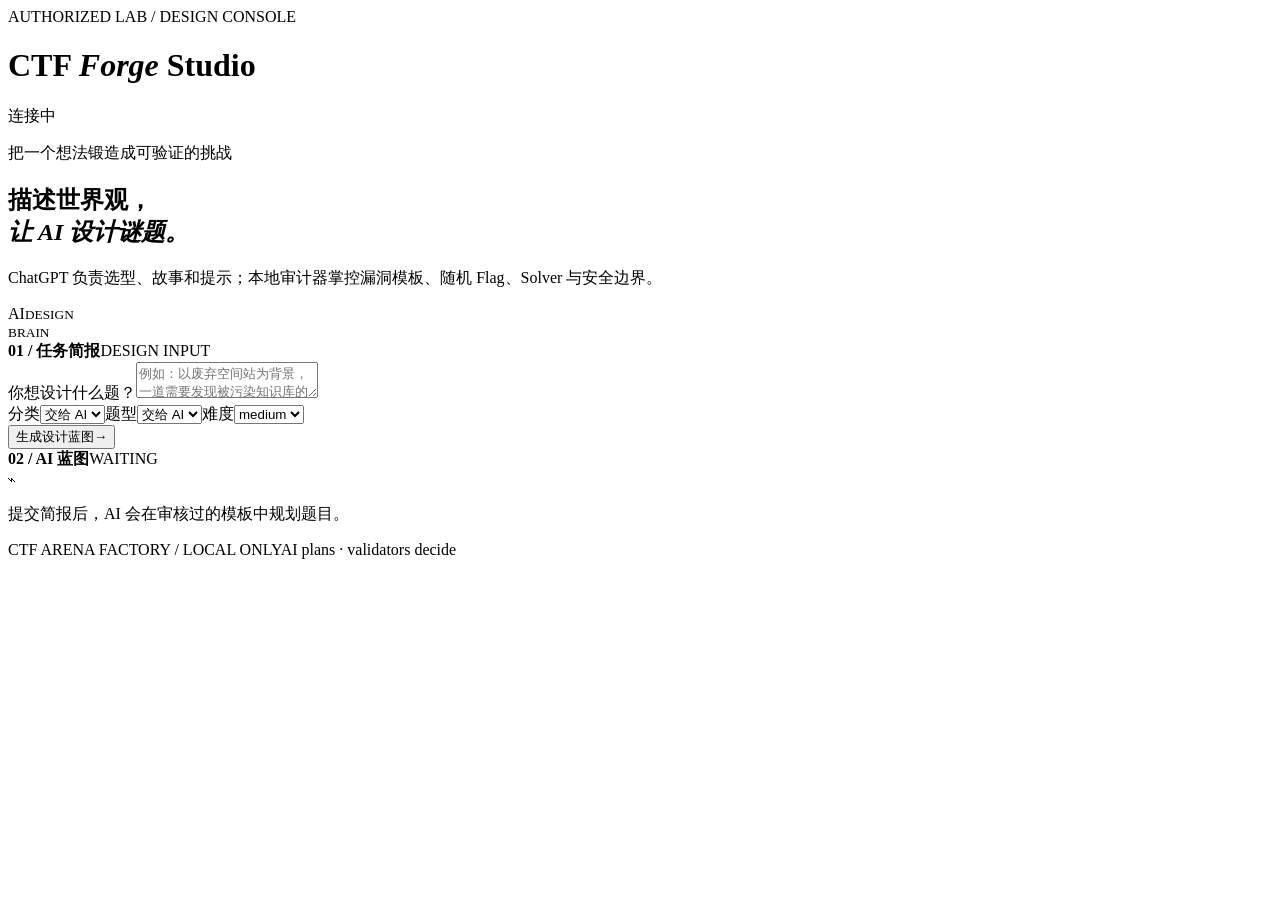
==== ctf_factory/studio_static/index.html @ 36e7f958 "Build secure AI-powered CTF Studio" ====
<!doctype html>
<html lang="zh-CN"><head><meta charset="utf-8"><meta name="viewport" content="width=device-width,initial-scale=1">
<title>CTF Forge Studio</title><link rel="stylesheet" href="/style.css"></head>
<body><div class="noise"></div><main>
  <header><div><span class="kicker">AUTHORIZED LAB / DESIGN CONSOLE</span><h1>CTF <i>Forge</i> Studio</h1></div><div id="brain" class="status">连接中</div></header>
  <section class="hero"><div><p class="eyebrow">把一个想法锻造成可验证的挑战</p><h2>描述世界观，<br><em>让 AI 设计谜题。</em></h2><p>ChatGPT 负责选型、故事和提示；本地审计器掌控漏洞模板、随机 Flag、Solver 与安全边界。</p></div><div class="orb"><span>AI</span><small>DESIGN<br>BRAIN</small></div></section>
  <section class="workspace">
    <form id="designer" class="panel form-panel">
      <div class="panel-head"><b>01 / 任务简报</b><span>DESIGN INPUT</span></div>
      <label>你想设计什么题？<textarea id="brief" required placeholder="例如：以废弃空间站为背景，一道需要发现被污染知识库的中等难度 AI 安全题……"></textarea></label>
      <div class="grid"><label>分类<select id="category"><option value="">交给 AI</option></select></label><label>题型<select id="type"><option value="">交给 AI</option></select></label><label>难度<select id="difficulty"><option>easy</option><option selected>medium</option><option>hard</option></select></label></div>
      <button id="planButton" class="primary" type="submit"><span>生成设计蓝图</span><b>→</b></button>
    </form>
    <section class="panel result-panel"><div class="panel-head"><b>02 / AI 蓝图</b><span id="source">WAITING</span></div>
      <div id="empty" class="empty"><div>⌁</div><p>提交简报后，AI 会在审核过的模板中规划题目。</p></div>
      <div id="result" hidden><div class="chips"><span id="rCategory"></span><span id="rType"></span><span id="rDifficulty"></span></div><h3 id="rTitle"></h3><p id="rStory" class="story"></p><h4>提示设计</h4><ol id="rHints"></ol><div class="notes"><small>DESIGNER NOTES</small><p id="rNotes"></p></div>
      <div class="generate"><input id="variant" value="studio" maxlength="32" aria-label="题目版本"><input id="seed" placeholder="可选复现种子" aria-label="复现种子"><button id="generateButton" class="primary">生成并审计题包 <b>↗</b></button></div></div>
    </section>
  </section>
  <section id="receipt" class="receipt" hidden></section>
  <footer><span>CTF ARENA FACTORY / LOCAL ONLY</span><span>AI plans · validators decide</span></footer>
</main><script src="/app.js"></script></body></html>
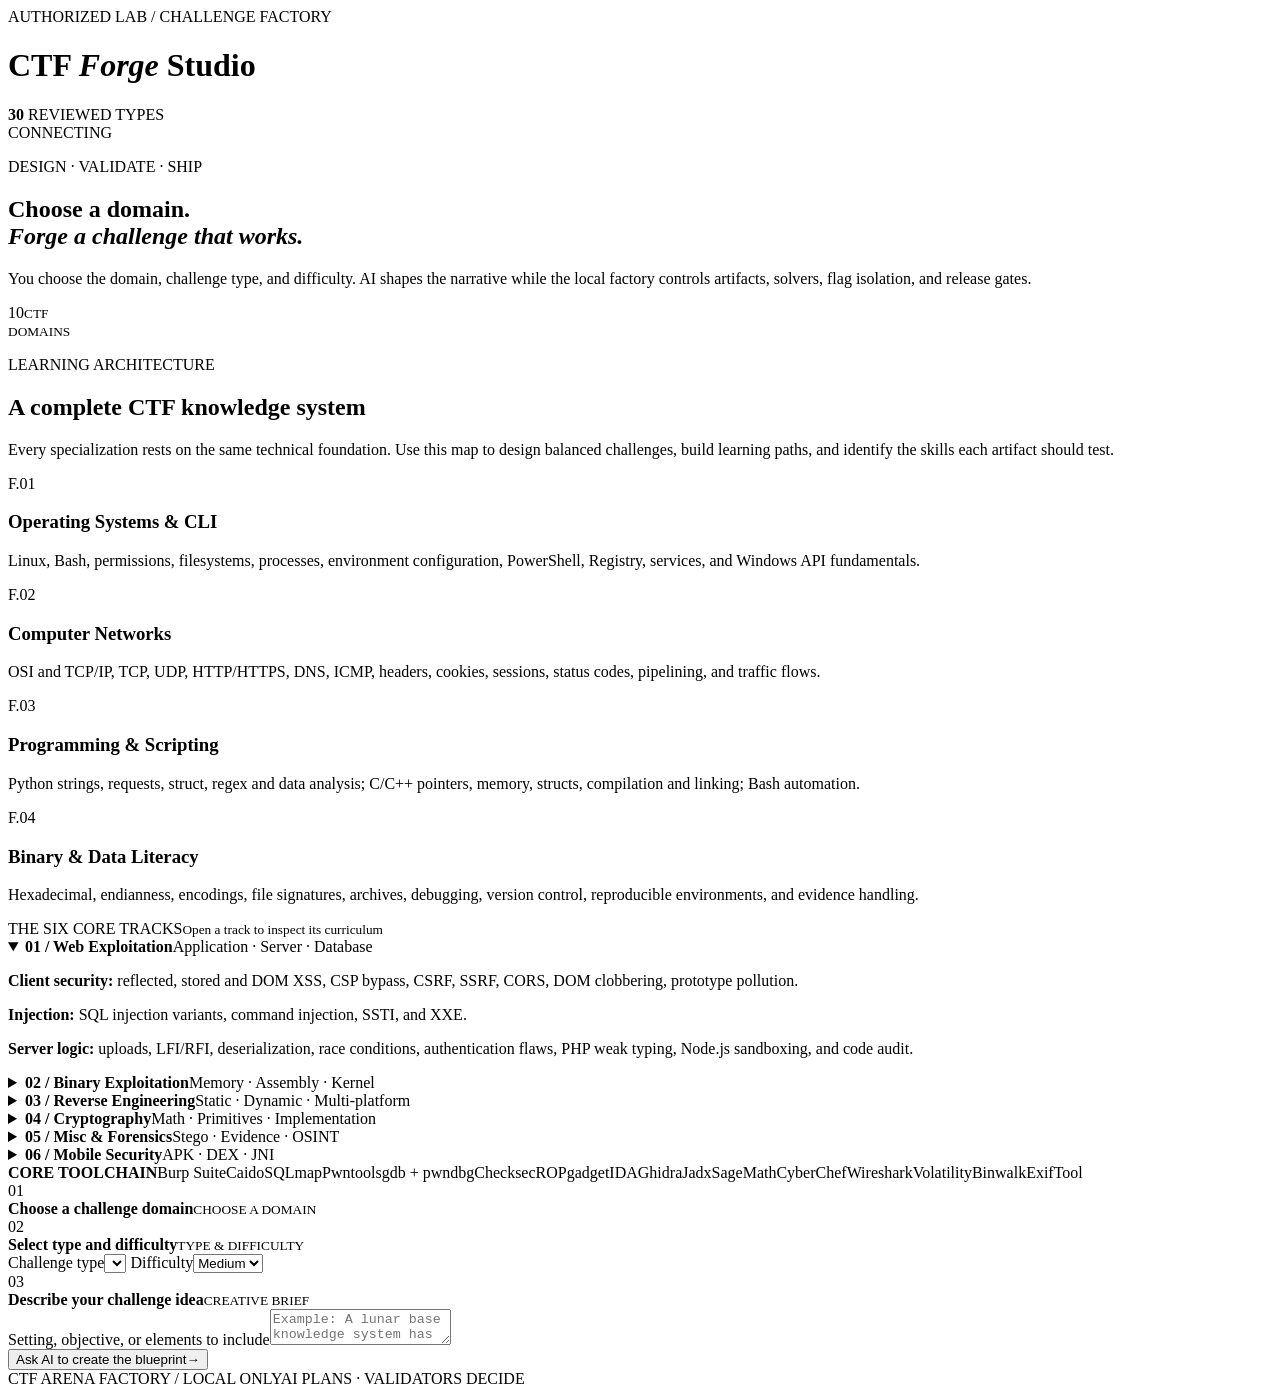
==== commit 5ef5cb93: "Expand the English CTF knowledge system" ====
--- a/ctf_factory/studio_static/index.html
+++ b/ctf_factory/studio_static/index.html
@@ -1,22 +1,114 @@
 <!doctype html>
-<html lang="zh-CN"><head><meta charset="utf-8"><meta name="viewport" content="width=device-width,initial-scale=1">
-<title>CTF Forge Studio</title><link rel="stylesheet" href="/style.css"></head>
-<body><div class="noise"></div><main>
-  <header><div><span class="kicker">AUTHORIZED LAB / DESIGN CONSOLE</span><h1>CTF <i>Forge</i> Studio</h1></div><div id="brain" class="status">连接中</div></header>
-  <section class="hero"><div><p class="eyebrow">把一个想法锻造成可验证的挑战</p><h2>描述世界观，<br><em>让 AI 设计谜题。</em></h2><p>ChatGPT 负责选型、故事和提示；本地审计器掌控漏洞模板、随机 Flag、Solver 与安全边界。</p></div><div class="orb"><span>AI</span><small>DESIGN<br>BRAIN</small></div></section>
-  <section class="workspace">
-    <form id="designer" class="panel form-panel">
-      <div class="panel-head"><b>01 / 任务简报</b><span>DESIGN INPUT</span></div>
-      <label>你想设计什么题？<textarea id="brief" required placeholder="例如：以废弃空间站为背景，一道需要发现被污染知识库的中等难度 AI 安全题……"></textarea></label>
-      <div class="grid"><label>分类<select id="category"><option value="">交给 AI</option></select></label><label>题型<select id="type"><option value="">交给 AI</option></select></label><label>难度<select id="difficulty"><option>easy</option><option selected>medium</option><option>hard</option></select></label></div>
-      <button id="planButton" class="primary" type="submit"><span>生成设计蓝图</span><b>→</b></button>
+<html lang="en">
+<head>
+  <meta charset="utf-8">
+  <meta name="viewport" content="width=device-width,initial-scale=1">
+  <title>CTF Forge Studio</title>
+  <link rel="stylesheet" href="/style.css">
+  <link rel="stylesheet" href="/knowledge.css">
+</head>
+<body>
+  <div class="noise"></div>
+  <main>
+    <header>
+      <div><span class="kicker">AUTHORIZED LAB / CHALLENGE FACTORY</span><h1>CTF <i>Forge</i> Studio</h1></div>
+      <div class="head-actions"><span class="counter"><b id="typeCount">30</b> REVIEWED TYPES</span><div id="brain" class="status">CONNECTING</div></div>
+    </header>
+
+    <section class="hero">
+      <div>
+        <p class="eyebrow">DESIGN · VALIDATE · SHIP</p>
+        <h2>Choose a domain.<br><em>Forge a challenge that works.</em></h2>
+        <p>You choose the domain, challenge type, and difficulty. AI shapes the narrative while the local factory controls artifacts, solvers, flag isolation, and release gates.</p>
+      </div>
+      <div class="seal"><span>10</span><small>CTF<br>DOMAINS</small></div>
+    </section>
+
+    <section class="knowledge">
+      <div class="knowledge-head">
+        <div><p class="eyebrow">LEARNING ARCHITECTURE</p><h2>A complete CTF knowledge system</h2></div>
+        <p>Every specialization rests on the same technical foundation. Use this map to design balanced challenges, build learning paths, and identify the skills each artifact should test.</p>
+      </div>
+      <div class="foundation">
+        <article><span>F.01</span><h3>Operating Systems & CLI</h3><p>Linux, Bash, permissions, filesystems, processes, environment configuration, PowerShell, Registry, services, and Windows API fundamentals.</p></article>
+        <article><span>F.02</span><h3>Computer Networks</h3><p>OSI and TCP/IP, TCP, UDP, HTTP/HTTPS, DNS, ICMP, headers, cookies, sessions, status codes, pipelining, and traffic flows.</p></article>
+        <article><span>F.03</span><h3>Programming & Scripting</h3><p>Python strings, requests, struct, regex and data analysis; C/C++ pointers, memory, structs, compilation and linking; Bash automation.</p></article>
+        <article><span>F.04</span><h3>Binary & Data Literacy</h3><p>Hexadecimal, endianness, encodings, file signatures, archives, debugging, version control, reproducible environments, and evidence handling.</p></article>
+      </div>
+      <div class="track-heading"><span>THE SIX CORE TRACKS</span><small>Open a track to inspect its curriculum</small></div>
+      <div class="tracks">
+        <details open><summary><b>01 / Web Exploitation</b><span>Application · Server · Database</span></summary><div><p><strong>Client security:</strong> reflected, stored and DOM XSS, CSP bypass, CSRF, SSRF, CORS, DOM clobbering, prototype pollution.</p><p><strong>Injection:</strong> SQL injection variants, command injection, SSTI, and XXE.</p><p><strong>Server logic:</strong> uploads, LFI/RFI, deserialization, race conditions, authentication flaws, PHP weak typing, Node.js sandboxing, and code audit.</p></div></details>
+        <details><summary><b>02 / Binary Exploitation</b><span>Memory · Assembly · Kernel</span></summary><div><p><strong>Foundations:</strong> x86/x64 assembly, registers, stack frames, ELF, calling conventions, NX, ASLR, Canary, PIE, and RELRO.</p><p><strong>Stack:</strong> overflow, ret2text, ret2shellcode, ret2libc, ROP, SROP, and format strings.</p><p><strong>Heap & advanced:</strong> ptmalloc, bins, tcache, UAF, double free, overlap, off-by-one, House techniques, kernel exploitation, ARM, MIPS and AArch64.</p></div></details>
+        <details><summary><b>03 / Reverse Engineering</b><span>Static · Dynamic · Multi-platform</span></summary><div><p><strong>Analysis:</strong> disassembly, decompilation, breakpoints, memory inspection, single stepping, IDA, Ghidra, gdb and x64dbg.</p><p><strong>Recovery:</strong> crypto recognition, custom algorithms, mazes, matrices, Z3 constraints, anti-debugging, packers, junk code and control-flow flattening.</p><p><strong>Platforms:</strong> ELF, PE, Mach-O, WASM, Go, Rust and native mobile libraries.</p></div></details>
+        <details><summary><b>04 / Cryptography</b><span>Math · Primitives · Implementation</span></summary><div><p><strong>Classical:</strong> Caesar, Vigenère, rail fence, Bacon and frequency analysis.</p><p><strong>Symmetric:</strong> LFSR, PRNG weaknesses, AES/DES modes, CBC bit flipping and padding oracles.</p><p><strong>Asymmetric & hash:</strong> modular arithmetic, CRT, discrete logs, lattices, RSA factorization, Coppersmith, common modulus, Wiener, ECC, invalid curves, length extension and collisions.</p></div></details>
+        <details><summary><b>05 / Misc & Forensics</b><span>Stego · Evidence · OSINT</span></summary><div><p><strong>Files & stego:</strong> PNG/JPEG/ZIP/PCAP repair, LSB, EXIF, watermarks, spectrograms, DTMF, zero-width text and esoteric languages.</p><p><strong>Forensics:</strong> Wireshark/tshark, Volatility, memory images, disks, deleted-file recovery and filesystem analysis.</p><p><strong>General:</strong> Base32/58/64/85/91, Morse, quoted-printable, archive attacks, metadata research, geolocation and OSINT.</p></div></details>
+        <details><summary><b>06 / Mobile Security</b><span>APK · DEX · JNI</span></summary><div><p><strong>Android:</strong> APK structure, AndroidManifest.xml, classes.dex, native libraries, Activities, Services, BroadcastReceivers and ContentProviders.</p><p><strong>Analysis:</strong> Jadx, JEB, smali, Java-layer reversing, NDK/JNI native analysis and insecure exported components.</p><p><strong>Dynamic:</strong> Frida, Xposed, hook-based validation bypass, certificate pinning analysis and signature-check review in isolated training apps.</p></div></details>
+      </div>
+      <div class="toolchain"><b>CORE TOOLCHAIN</b><span>Burp Suite</span><span>Caido</span><span>SQLmap</span><span>Pwntools</span><span>gdb + pwndbg</span><span>Checksec</span><span>ROPgadget</span><span>IDA</span><span>Ghidra</span><span>Jadx</span><span>SageMath</span><span>CyberChef</span><span>Wireshark</span><span>Volatility</span><span>Binwalk</span><span>ExifTool</span></div>
+    </section>
+
+    <form id="designer">
+      <section class="step">
+        <div class="step-title"><span>01</span><div><b>Choose a challenge domain</b><small>CHOOSE A DOMAIN</small></div></div>
+        <div id="categories" class="category-grid"></div>
+      </section>
+
+      <section class="step two-column">
+        <div>
+          <div class="step-title"><span>02</span><div><b>Select type and difficulty</b><small>TYPE & DIFFICULTY</small></div></div>
+          <div class="control-grid">
+            <label>Challenge type<select id="type" required></select></label>
+            <label>Difficulty<select id="difficulty"><option value="easy">Easy</option><option value="medium" selected>Medium</option><option value="hard">Hard</option></select></label>
+          </div>
+          <div id="typeInfo" class="type-info"></div>
+        </div>
+        <div>
+          <div class="step-title"><span>03</span><div><b>Describe your challenge idea</b><small>CREATIVE BRIEF</small></div></div>
+          <label>Setting, objective, or elements to include<textarea id="brief" required placeholder="Example: A lunar base knowledge system has been poisoned. Players must identify a malicious document disguised as system policy..."></textarea></label>
+        </div>
+      </section>
+
+      <button id="planButton" class="primary wide" type="submit"><span>Ask AI to create the blueprint</span><b>→</b></button>
     </form>
-    <section class="panel result-panel"><div class="panel-head"><b>02 / AI 蓝图</b><span id="source">WAITING</span></div>
-      <div id="empty" class="empty"><div>⌁</div><p>提交简报后，AI 会在审核过的模板中规划题目。</p></div>
-      <div id="result" hidden><div class="chips"><span id="rCategory"></span><span id="rType"></span><span id="rDifficulty"></span></div><h3 id="rTitle"></h3><p id="rStory" class="story"></p><h4>提示设计</h4><ol id="rHints"></ol><div class="notes"><small>DESIGNER NOTES</small><p id="rNotes"></p></div>
-      <div class="generate"><input id="variant" value="studio" maxlength="32" aria-label="题目版本"><input id="seed" placeholder="可选复现种子" aria-label="复现种子"><button id="generateButton" class="primary">生成并审计题包 <b>↗</b></button></div></div>
+
+    <section id="blueprint" class="blueprint" hidden>
+      <div class="blueprint-copy">
+        <div class="section-label">AI BLUEPRINT <span id="source"></span></div>
+        <div class="chips"><span id="rCategory"></span><span id="rType"></span><span id="rDifficulty"></span></div>
+        <h3 id="rTitle"></h3><p id="rStory"></p>
+      </div>
+      <div class="blueprint-side">
+        <h4>Progressive hints</h4><ol id="rHints"></ol>
+        <div class="notes"><small>DESIGNER NOTES</small><p id="rNotes"></p></div>
+        <div class="generate">
+          <input id="variant" maxlength="32" aria-label="Challenge variant">
+          <input id="seed" placeholder="Optional reproducibility seed" aria-label="Reproducibility seed">
+          <button id="generateButton" class="primary">Build, solve, and audit bundle <b>↗</b></button>
+        </div>
+      </div>
     </section>
-  </section>
-  <section id="receipt" class="receipt" hidden></section>
-  <footer><span>CTF ARENA FACTORY / LOCAL ONLY</span><span>AI plans · validators decide</span></footer>
-</main><script src="/app.js"></script></body></html>
+    <section id="receipt" class="receipt" hidden></section>
+    <footer><span>CTF ARENA FACTORY / LOCAL ONLY</span><span>AI PLANS · VALIDATORS DECIDE</span></footer>
+  </main>
+
+  <div id="challengeModal" class="modal" hidden>
+    <article class="challenge-card">
+      <button id="closeModal" class="close" aria-label="Close">×</button>
+      <div class="challenge-scroll">
+        <div class="challenge-topline"><span>PLAYER VIEW / CHALLENGE DETAILS</span><span id="challengeId"></span></div>
+        <h2 id="cTitle"></h2>
+        <div class="challenge-meta"><span id="cCategory"></span><span id="cDifficulty"></span><span id="cType"></span></div>
+        <p id="cStory" class="challenge-story"></p>
+        <section class="instance">
+          <div><small>INSTANCE</small><h4 id="cDelivery"></h4><p id="cLaunch"></p></div>
+          <button id="launchButton">Open in Workspace</button>
+        </section>
+        <section class="hint-section"><div class="hint-title"><span>HINTS</span><small>Reveal progressively without exposing the answer</small></div><div id="cHints"></div></section>
+        <section class="flag-box"><label>FLAG SUBMISSION<input placeholder="flag{...}" disabled></label><button disabled>Submit</button></section>
+      </div>
+      <div class="challenge-footer"><div><span>✓ Solver verified</span><span id="gateCount"></span></div><button id="archiveButton">Export player bundle ↗</button></div>
+    </article>
+  </div>
+  <script src="/app.js"></script>
+</body>
+</html>
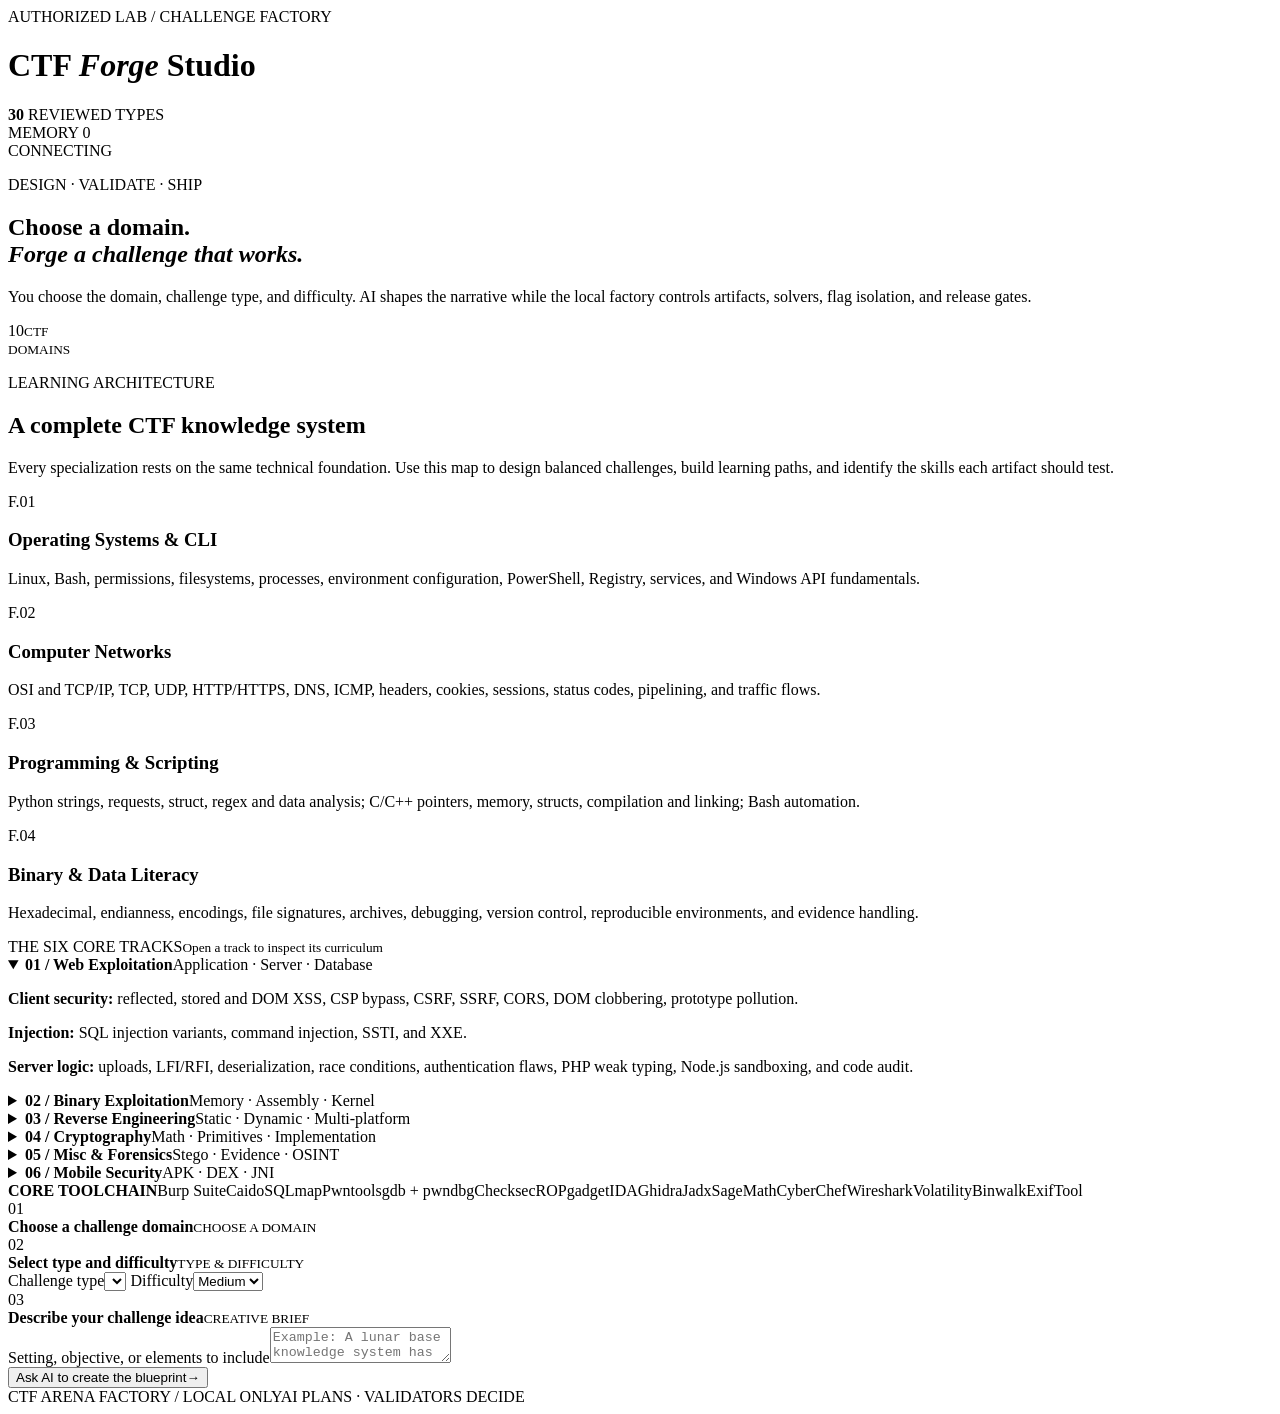
==== commit e438247f: "Add adversarial evolution and experience memory" ====
--- a/ctf_factory/studio_static/index.html
+++ b/ctf_factory/studio_static/index.html
@@ -6,13 +6,14 @@
   <title>CTF Forge Studio</title>
   <link rel="stylesheet" href="/style.css">
   <link rel="stylesheet" href="/knowledge.css">
+  <link rel="stylesheet" href="/instance.css">
 </head>
 <body>
   <div class="noise"></div>
   <main>
     <header>
       <div><span class="kicker">AUTHORIZED LAB / CHALLENGE FACTORY</span><h1>CTF <i>Forge</i> Studio</h1></div>
-      <div class="head-actions"><span class="counter"><b id="typeCount">30</b> REVIEWED TYPES</span><div id="brain" class="status">CONNECTING</div></div>
+      <div class="head-actions"><span class="counter"><b id="typeCount">30</b> REVIEWED TYPES</span><div id="memoryStatus" class="status">MEMORY 0</div><div id="brain" class="status">CONNECTING</div></div>
     </header>
 
     <section class="hero">
@@ -101,7 +102,11 @@
         <p id="cStory" class="challenge-story"></p>
         <section class="instance">
           <div><small>INSTANCE</small><h4 id="cDelivery"></h4><p id="cLaunch"></p></div>
-          <button id="launchButton">Open in Workspace</button>
+          <div class="instance-actions">
+            <button id="launchButton">Launch instance</button>
+            <a id="instanceLink" href="#" target="_blank" rel="noopener" hidden>Open challenge</a>
+            <button id="stopButton" class="secondary" hidden>Stop instance</button>
+          </div>
         </section>
         <section class="hint-section"><div class="hint-title"><span>HINTS</span><small>Reveal progressively without exposing the answer</small></div><div id="cHints"></div></section>
         <section class="flag-box"><label>FLAG SUBMISSION<input placeholder="flag{...}" disabled></label><button disabled>Submit</button></section>
